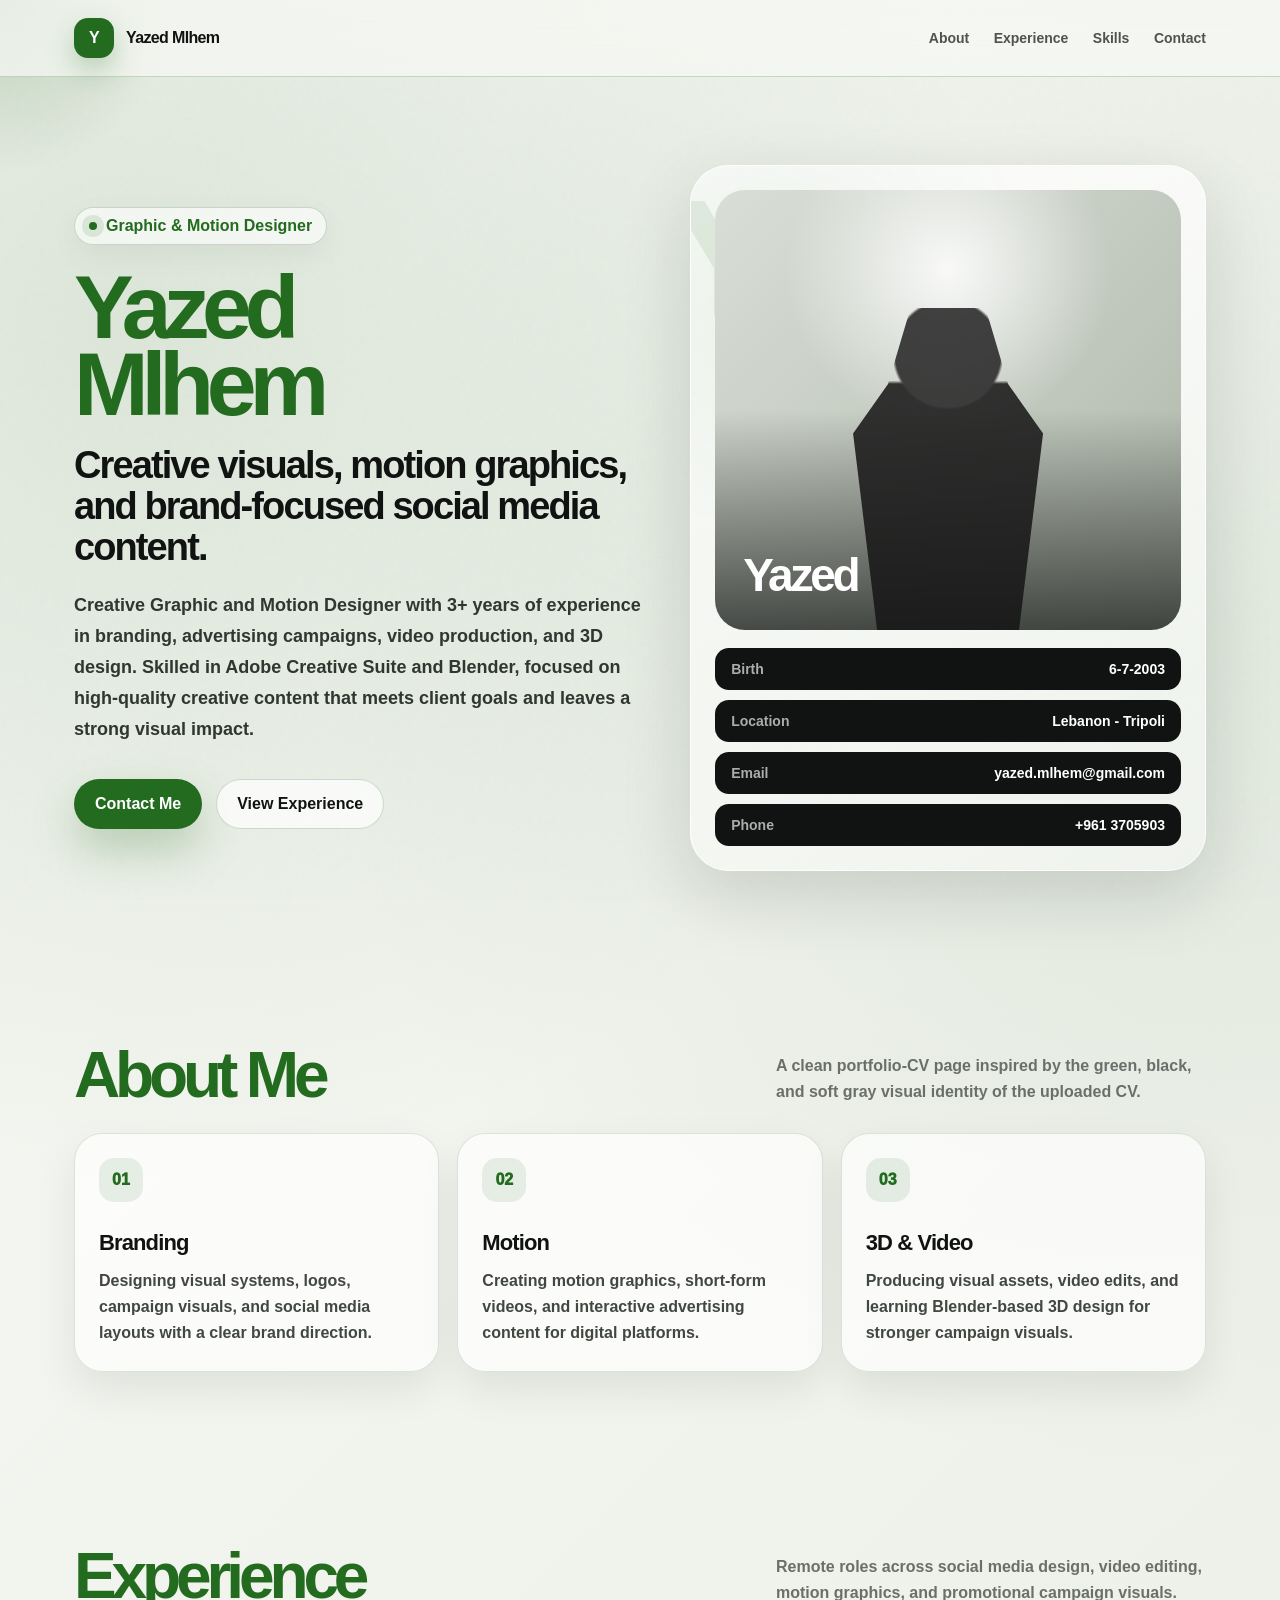
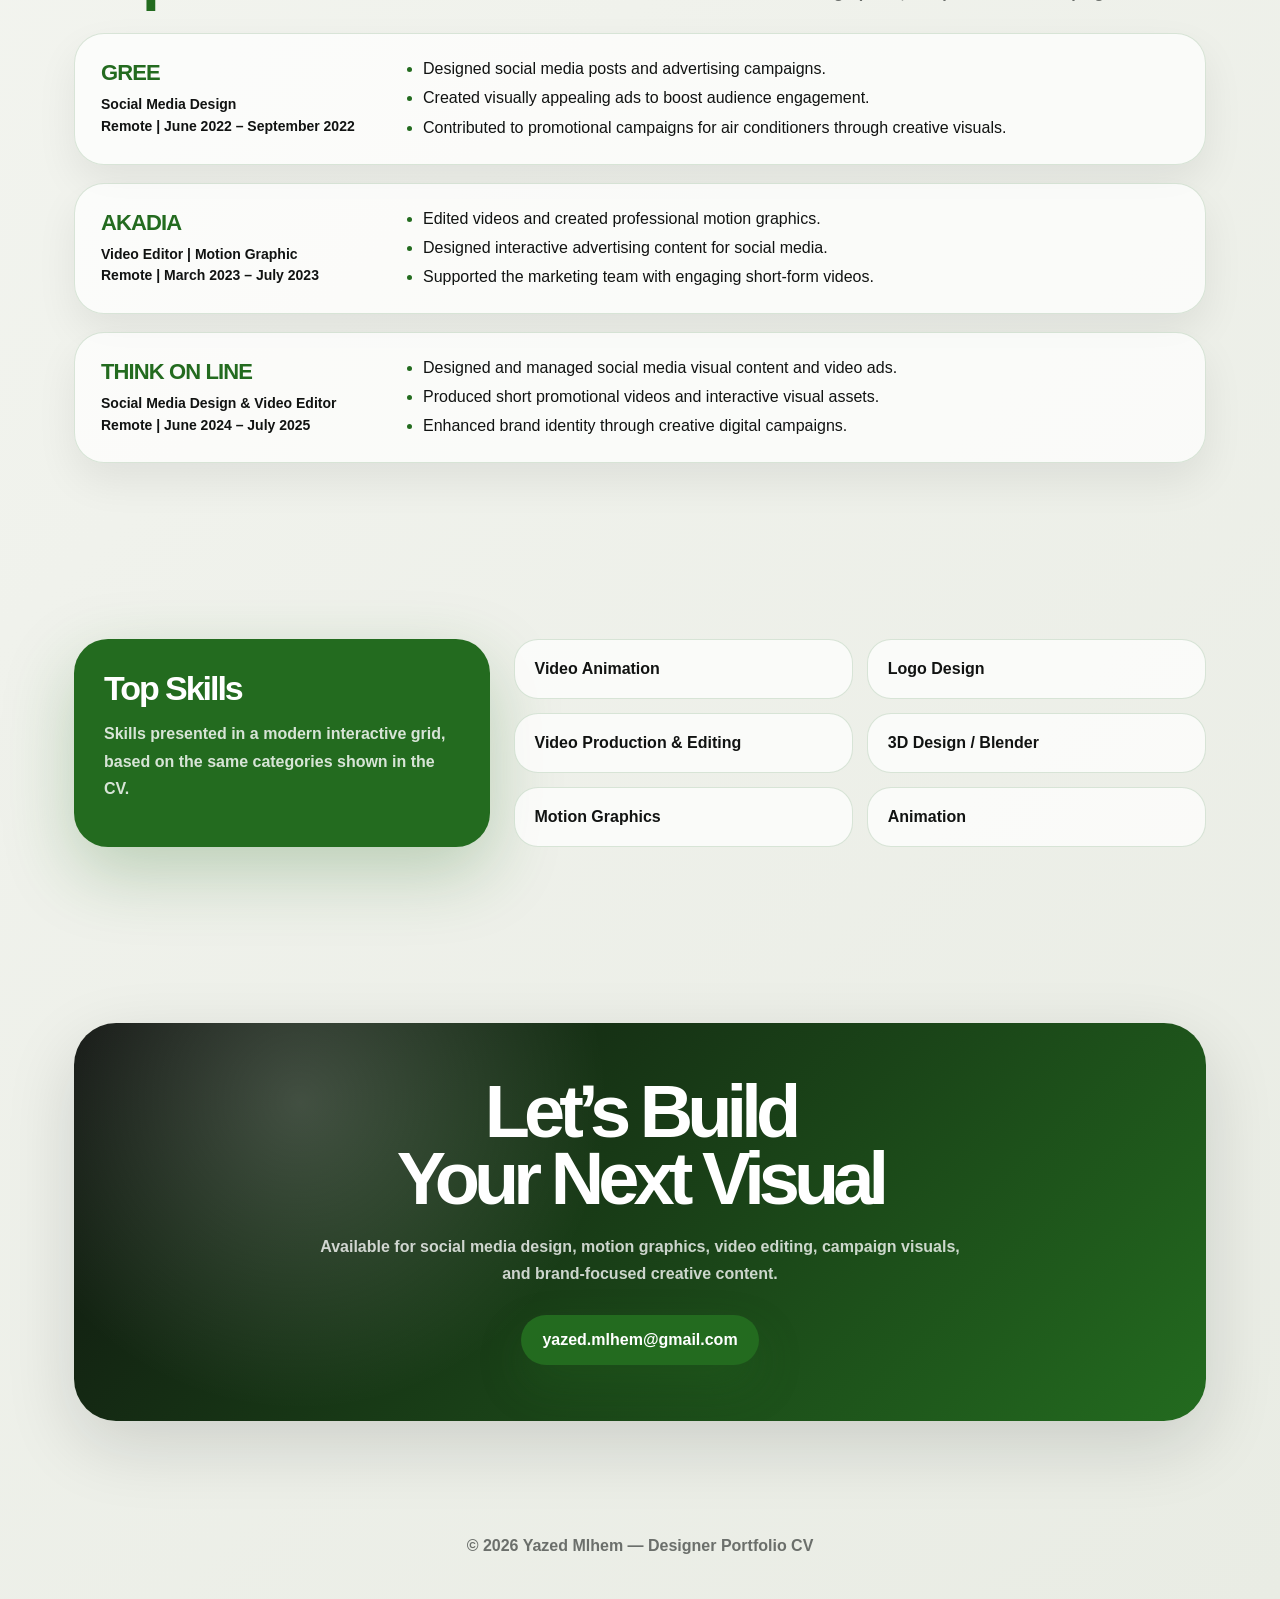
==== index.html.html @ 20c55316 "Add files via upload" ====
<!DOCTYPE html>
<html lang="en">
<head>
  <meta charset="UTF-8" />
  <meta name="viewport" content="width=device-width, initial-scale=1.0" />
  <title>Yazed Mlhem | Designer Portfolio CV</title>
  <style>
    :root {
      --green: #236b1f;
      --green-2: #2f8a2b;
      --dark: #111312;
      --muted: #6b6f6b;
      --soft: #f3f5f0;
      --white: #ffffff;
      --line: rgba(35, 107, 31, 0.22);
      --shadow: 0 24px 70px rgba(17, 19, 18, 0.14);
    }

    * {
      box-sizing: border-box;
      margin: 0;
      padding: 0;
    }

    html {
      scroll-behavior: smooth;
    }

    body {
      font-family: Inter, Arial, Helvetica, sans-serif;
      background:
        radial-gradient(circle at 10% 10%, rgba(35, 107, 31, 0.12), transparent 28%),
        radial-gradient(circle at 90% 20%, rgba(35, 107, 31, 0.08), transparent 30%),
        linear-gradient(135deg, #f7f8f4, #e9ece4);
      color: var(--dark);
      overflow-x: hidden;
    }

    .noise {
      position: fixed;
      inset: 0;
      pointer-events: none;
      opacity: 0.22;
      background-image: url("data:image/svg+xml,%3Csvg viewBox='0 0 200 200' xmlns='http://www.w3.org/2000/svg'%3E%3Cfilter id='n'%3E%3CfeTurbulence type='fractalNoise' baseFrequency='.75' numOctaves='3' stitchTiles='stitch'/%3E%3C/filter%3E%3Crect width='100%25' height='100%25' filter='url(%23n)' opacity='.12'/%3E%3C/svg%3E");
      z-index: 0;
    }

    .cursor-glow {
      position: fixed;
      width: 360px;
      height: 360px;
      border-radius: 999px;
      background: radial-gradient(circle, rgba(35, 107, 31, 0.20), transparent 68%);
      pointer-events: none;
      transform: translate(-50%, -50%);
      z-index: 1;
      mix-blend-mode: multiply;
    }

    header {
      position: sticky;
      top: 0;
      z-index: 10;
      backdrop-filter: blur(18px);
      background: rgba(247, 248, 244, 0.72);
      border-bottom: 1px solid var(--line);
    }

    .nav {
      max-width: 1180px;
      margin: auto;
      padding: 18px 24px;
      display: flex;
      align-items: center;
      justify-content: space-between;
      gap: 18px;
    }

    .brand {
      display: flex;
      align-items: center;
      gap: 12px;
      text-decoration: none;
      color: var(--dark);
      font-weight: 800;
      letter-spacing: -0.04em;
    }

    .brand-mark {
      width: 40px;
      height: 40px;
      border-radius: 14px;
      background: var(--green);
      color: var(--white);
      display: grid;
      place-items: center;
      box-shadow: 0 12px 28px rgba(35, 107, 31, 0.28);
    }

    nav a {
      color: var(--dark);
      text-decoration: none;
      margin-left: 20px;
      font-size: 14px;
      font-weight: 700;
      opacity: 0.72;
      transition: 0.25s ease;
    }

    nav a:hover {
      color: var(--green);
      opacity: 1;
    }

    main {
      position: relative;
      z-index: 2;
    }

    section {
      max-width: 1180px;
      margin: auto;
      padding: 88px 24px;
    }

    .hero {
      min-height: 88vh;
      display: grid;
      grid-template-columns: 1.05fr 0.95fr;
      align-items: center;
      gap: 46px;
    }

    .eyebrow {
      display: inline-flex;
      align-items: center;
      gap: 9px;
      padding: 9px 14px;
      border: 1px solid var(--line);
      border-radius: 999px;
      color: var(--green);
      font-weight: 800;
      background: rgba(255, 255, 255, 0.62);
      box-shadow: 0 10px 30px rgba(17, 19, 18, 0.05);
      margin-bottom: 24px;
    }

    .dot {
      width: 8px;
      height: 8px;
      border-radius: 999px;
      background: var(--green);
      box-shadow: 0 0 0 7px rgba(35, 107, 31, 0.12);
    }

    h1 {
      font-size: clamp(52px, 7vw, 104px);
      line-height: 0.86;
      letter-spacing: -0.08em;
      color: var(--green);
      margin-bottom: 22px;
    }

    .hero h2 {
      font-size: clamp(22px, 3vw, 38px);
      line-height: 1.08;
      letter-spacing: -0.05em;
      margin-bottom: 22px;
    }

    .lead {
      font-size: 18px;
      line-height: 1.72;
      color: #303630;
      max-width: 640px;
      font-weight: 560;
    }

    .hero-actions {
      display: flex;
      flex-wrap: wrap;
      gap: 14px;
      margin-top: 34px;
    }

    .btn {
      display: inline-flex;
      align-items: center;
      gap: 10px;
      padding: 15px 20px;
      border-radius: 999px;
      text-decoration: none;
      font-weight: 850;
      border: 1px solid transparent;
      transition: 0.25s ease;
      cursor: pointer;
    }

    .btn-primary {
      background: var(--green);
      color: var(--white);
      box-shadow: 0 20px 44px rgba(35, 107, 31, 0.26);
    }

    .btn-primary:hover {
      transform: translateY(-4px);
      background: #1c581a;
    }

    .btn-secondary {
      background: rgba(255, 255, 255, 0.72);
      color: var(--dark);
      border-color: var(--line);
    }

    .btn-secondary:hover {
      transform: translateY(-4px);
      border-color: var(--green);
      color: var(--green);
    }

    .profile-card {
      position: relative;
      border-radius: 38px;
      background:
        linear-gradient(160deg, rgba(255, 255, 255, 0.78), rgba(255, 255, 255, 0.44)),
        radial-gradient(circle at 15% 15%, rgba(35, 107, 31, 0.22), transparent 35%);
      padding: 24px;
      box-shadow: var(--shadow);
      border: 1px solid rgba(255, 255, 255, 0.78);
      overflow: hidden;
      transform-style: preserve-3d;
    }

    .profile-card::before {
      content: "YA";
      position: absolute;
      left: -18px;
      top: 6px;
      font-size: 156px;
      font-weight: 950;
      color: rgba(35, 107, 31, 0.10);
      letter-spacing: -0.14em;
      z-index: 0;
    }

    .portrait {
      position: relative;
      z-index: 1;
      height: 440px;
      border-radius: 30px;
      background:
        linear-gradient(180deg, transparent 50%, rgba(17, 19, 18, 0.70)),
        radial-gradient(circle at 50% 18%, rgba(255, 255, 255, 0.88), transparent 38%),
        linear-gradient(135deg, #d9ded6, #aeb7aa);
      display: flex;
      align-items: flex-end;
      justify-content: center;
      overflow: hidden;
    }

    .portrait::after {
      content: "Yazed";
      position: absolute;
      bottom: 28px;
      left: 28px;
      color: var(--white);
      font-size: 46px;
      font-weight: 900;
      letter-spacing: -0.07em;
    }

    .portrait-shape {
      width: 250px;
      height: 330px;
      background:
        radial-gradient(circle at 50% 14%, #242424 0 17%, transparent 18%),
        linear-gradient(180deg, transparent 0 22%, #151515 23% 100%);
      clip-path: polygon(35% 0, 65% 0, 74% 23%, 88% 38%, 78% 100%, 22% 100%, 12% 38%, 26% 23%);
      opacity: 0.86;
      filter: grayscale(1);
      transform: translateY(8px);
    }

    .contact-stack {
      position: relative;
      z-index: 1;
      display: grid;
      grid-template-columns: 1fr;
      gap: 10px;
      margin-top: 18px;
    }

    .contact-item {
      background: var(--dark);
      color: var(--white);
      padding: 13px 16px;
      border-radius: 14px;
      display: flex;
      justify-content: space-between;
      gap: 16px;
      font-weight: 800;
      font-size: 14px;
    }

    .contact-item span {
      color: rgba(255, 255, 255, 0.65);
      font-weight: 700;
    }

    .section-title {
      display: flex;
      align-items: flex-end;
      justify-content: space-between;
      gap: 18px;
      margin-bottom: 28px;
    }

    .section-title h3 {
      font-size: clamp(38px, 5vw, 68px);
      color: var(--green);
      letter-spacing: -0.08em;
      line-height: 0.9;
    }

    .section-title p {
      max-width: 430px;
      line-height: 1.6;
      color: var(--muted);
      font-weight: 650;
    }

    .cards {
      display: grid;
      grid-template-columns: repeat(3, 1fr);
      gap: 18px;
    }

    .card {
      background: rgba(255, 255, 255, 0.70);
      border: 1px solid rgba(35, 107, 31, 0.16);
      border-radius: 28px;
      padding: 24px;
      box-shadow: 0 18px 42px rgba(17, 19, 18, 0.08);
      transition: 0.28s ease;
    }

    .card:hover {
      transform: translateY(-8px);
      border-color: rgba(35, 107, 31, 0.42);
      box-shadow: 0 28px 62px rgba(17, 19, 18, 0.12);
    }

    .card .num {
      width: 44px;
      height: 44px;
      border-radius: 15px;
      background: rgba(35, 107, 31, 0.10);
      color: var(--green);
      display: grid;
      place-items: center;
      font-weight: 950;
      margin-bottom: 28px;
    }

    .card h4 {
      font-size: 22px;
      letter-spacing: -0.04em;
      margin-bottom: 12px;
    }

    .card p, .card li {
      line-height: 1.65;
      color: #414741;
      font-weight: 600;
    }

    .timeline {
      display: grid;
      gap: 18px;
      position: relative;
    }

    .job {
      display: grid;
      grid-template-columns: 280px 1fr;
      gap: 22px;
      padding: 26px;
      background: rgba(255, 255, 255, 0.70);
      border: 1px solid rgba(35, 107, 31, 0.16);
      border-radius: 30px;
      box-shadow: 0 18px 42px rgba(17, 19, 18, 0.07);
      transition: 0.25s ease;
    }

    .job:hover {
      transform: translateX(8px);
      border-color: rgba(35, 107, 31, 0.42);
    }

    .job h4 {
      color: var(--green);
      font-size: 22px;
      letter-spacing: -0.04em;
      margin-bottom: 8px;
    }

    .job .meta {
      color: var(--dark);
      font-weight: 850;
      font-size: 14px;
      line-height: 1.55;
    }

    .job ul {
      padding-left: 20px;
      display: grid;
      gap: 10px;
    }

    .job li::marker {
      color: var(--green);
    }

    .skills-wrap {
      display: grid;
      grid-template-columns: 0.75fr 1.25fr;
      gap: 24px;
      align-items: stretch;
    }

    .skill-panel {
      background: var(--green);
      color: var(--white);
      border-radius: 34px;
      padding: 30px;
      box-shadow: 0 25px 70px rgba(35, 107, 31, 0.26);
    }

    .skill-panel h4 {
      font-size: 34px;
      letter-spacing: -0.06em;
      margin-bottom: 12px;
    }

    .skill-panel p {
      opacity: 0.82;
      line-height: 1.7;
      font-weight: 650;
    }

    .skill-grid {
      display: grid;
      grid-template-columns: repeat(2, 1fr);
      gap: 14px;
    }

    .skill {
      padding: 20px;
      border-radius: 24px;
      background: rgba(255, 255, 255, 0.72);
      border: 1px solid rgba(35, 107, 31, 0.16);
      font-weight: 850;
      transition: 0.25s ease;
    }

    .skill:hover {
      background: var(--dark);
      color: var(--white);
      transform: scale(1.03);
    }

    .floating-cta {
      text-align: center;
      border-radius: 42px;
      padding: 56px 24px;
      background:
        radial-gradient(circle at 20% 20%, rgba(255,255,255,0.20), transparent 32%),
        linear-gradient(135deg, #0f120f, #236b1f);
      color: var(--white);
      box-shadow: var(--shadow);
      overflow: hidden;
      position: relative;
    }

    .floating-cta h3 {
      font-size: clamp(38px, 6vw, 74px);
      letter-spacing: -0.08em;
      line-height: 0.9;
      margin-bottom: 20px;
    }

    .floating-cta p {
      max-width: 650px;
      margin: 0 auto 28px;
      color: rgba(255, 255, 255, 0.78);
      line-height: 1.7;
      font-weight: 650;
    }

    .reveal {
      opacity: 0;
      transform: translateY(34px);
      transition: 0.75s ease;
    }

    .reveal.active {
      opacity: 1;
      transform: translateY(0);
    }

    footer {
      padding: 28px 24px 44px;
      text-align: center;
      color: var(--muted);
      font-weight: 700;
      position: relative;
      z-index: 2;
    }

    @media (max-width: 900px) {
      nav {
        display: none;
      }

      .hero,
      .skills-wrap,
      .job {
        grid-template-columns: 1fr;
      }

      .cards,
      .skill-grid {
        grid-template-columns: 1fr;
      }

      section {
        padding: 62px 20px;
      }

      .portrait {
        height: 360px;
      }

      .section-title {
        align-items: flex-start;
        flex-direction: column;
      }
    }
  </style>
</head>
<body>
  <div class="noise"></div>
  <div class="cursor-glow" id="cursorGlow"></div>

  <header>
    <div class="nav">
      <a class="brand" href="#home">
        <span class="brand-mark">Y</span>
        <span>Yazed Mlhem</span>
      </a>
      <nav>
        <a href="#about">About</a>
        <a href="#experience">Experience</a>
        <a href="#skills">Skills</a>
        <a href="#contact">Contact</a>
      </nav>
    </div>
  </header>

  <main>
    <section class="hero" id="home">
      <div class="reveal">
        <div class="eyebrow"><span class="dot"></span> Graphic & Motion Designer</div>
        <h1>Yazed<br>Mlhem</h1>
        <h2>Creative visuals, motion graphics, and brand-focused social media content.</h2>
        <p class="lead">
          Creative Graphic and Motion Designer with 3+ years of experience in branding,
          advertising campaigns, video production, and 3D design. Skilled in Adobe Creative Suite
          and Blender, focused on high-quality creative content that meets client goals and leaves
          a strong visual impact.
        </p>
        <div class="hero-actions">
          <a class="btn btn-primary" href="mailto:yazed.mlhem@gmail.com">Contact Me</a>
          <a class="btn btn-secondary" href="#experience">View Experience</a>
        </div>
      </div>

      <aside class="profile-card reveal" id="tiltCard">
        <div class="portrait">
          <div class="portrait-shape"></div>
        </div>
        <div class="contact-stack">
          <div class="contact-item"><span>Birth</span> 6-7-2003</div>
          <div class="contact-item"><span>Location</span> Lebanon - Tripoli</div>
          <div class="contact-item"><span>Email</span> yazed.mlhem@gmail.com</div>
          <div class="contact-item"><span>Phone</span> +961 3705903</div>
        </div>
      </aside>
    </section>

    <section id="about">
      <div class="section-title reveal">
        <h3>About Me</h3>
        <p>
          A clean portfolio-CV page inspired by the green, black, and soft gray visual identity of the uploaded CV.
        </p>
      </div>

      <div class="cards">
        <article class="card reveal">
          <div class="num">01</div>
          <h4>Branding</h4>
          <p>Designing visual systems, logos, campaign visuals, and social media layouts with a clear brand direction.</p>
        </article>

        <article class="card reveal">
          <div class="num">02</div>
          <h4>Motion</h4>
          <p>Creating motion graphics, short-form videos, and interactive advertising content for digital platforms.</p>
        </article>

        <article class="card reveal">
          <div class="num">03</div>
          <h4>3D & Video</h4>
          <p>Producing visual assets, video edits, and learning Blender-based 3D design for stronger campaign visuals.</p>
        </article>
      </div>
    </section>

    <section id="experience">
      <div class="section-title reveal">
        <h3>Experience</h3>
        <p>Remote roles across social media design, video editing, motion graphics, and promotional campaign visuals.</p>
      </div>

      <div class="timeline">
        <article class="job reveal">
          <div>
            <h4>GREE</h4>
            <div class="meta">Social Media Design<br>Remote | June 2022 – September 2022</div>
          </div>
          <ul>
            <li>Designed social media posts and advertising campaigns.</li>
            <li>Created visually appealing ads to boost audience engagement.</li>
            <li>Contributed to promotional campaigns for air conditioners through creative visuals.</li>
          </ul>
        </article>

        <article class="job reveal">
          <div>
            <h4>AKADIA</h4>
            <div class="meta">Video Editor | Motion Graphic<br>Remote | March 2023 – July 2023</div>
          </div>
          <ul>
            <li>Edited videos and created professional motion graphics.</li>
            <li>Designed interactive advertising content for social media.</li>
            <li>Supported the marketing team with engaging short-form videos.</li>
          </ul>
        </article>

        <article class="job reveal">
          <div>
            <h4>THINK ON LINE</h4>
            <div class="meta">Social Media Design & Video Editor<br>Remote | June 2024 – July 2025</div>
          </div>
          <ul>
            <li>Designed and managed social media visual content and video ads.</li>
            <li>Produced short promotional videos and interactive visual assets.</li>
            <li>Enhanced brand identity through creative digital campaigns.</li>
          </ul>
        </article>
      </div>
    </section>

    <section id="skills">
      <div class="skills-wrap">
        <div class="skill-panel reveal">
          <h4>Top Skills</h4>
          <p>
            Skills presented in a modern interactive grid, based on the same categories shown in the CV.
          </p>
        </div>

        <div class="skill-grid">
          <div class="skill reveal">Video Animation</div>
          <div class="skill reveal">Logo Design</div>
          <div class="skill reveal">Video Production & Editing</div>
          <div class="skill reveal">3D Design / Blender</div>
          <div class="skill reveal">Motion Graphics</div>
          <div class="skill reveal">Animation</div>
        </div>
      </div>
    </section>

    <section id="contact">
      <div class="floating-cta reveal">
        <h3>Let’s Build<br>Your Next Visual</h3>
        <p>
          Available for social media design, motion graphics, video editing, campaign visuals,
          and brand-focused creative content.
        </p>
        <a class="btn btn-primary" href="mailto:yazed.mlhem@gmail.com">yazed.mlhem@gmail.com</a>
      </div>
    </section>
  </main>

  <footer>
    © <span id="year"></span> Yazed Mlhem — Designer Portfolio CV
  </footer>

  <script>
    const glow = document.getElementById("cursorGlow");
    window.addEventListener("mousemove", (event) => {
      glow.style.left = event.clientX + "px";
      glow.style.top = event.clientY + "px";
    });

    const card = document.getElementById("tiltCard");
    card.addEventListener("mousemove", (event) => {
      const rect = card.getBoundingClientRect();
      const x = event.clientX - rect.left;
      const y = event.clientY - rect.top;
      const rotateY = ((x / rect.width) - 0.5) * 10;
      const rotateX = ((y / rect.height) - 0.5) * -10;
      card.style.transform = `perspective(900px) rotateX(${rotateX}deg) rotateY(${rotateY}deg)`;
    });

    card.addEventListener("mouseleave", () => {
      card.style.transform = "perspective(900px) rotateX(0deg) rotateY(0deg)";
    });

    const observer = new IntersectionObserver((entries) => {
      entries.forEach((entry) => {
        if (entry.isIntersecting) entry.target.classList.add("active");
      });
    }, { threshold: 0.12 });

    document.querySelectorAll(".reveal").forEach((element) => observer.observe(element));
    document.getElementById("year").textContent = new Date().getFullYear();
  </script>
</body>
</html>
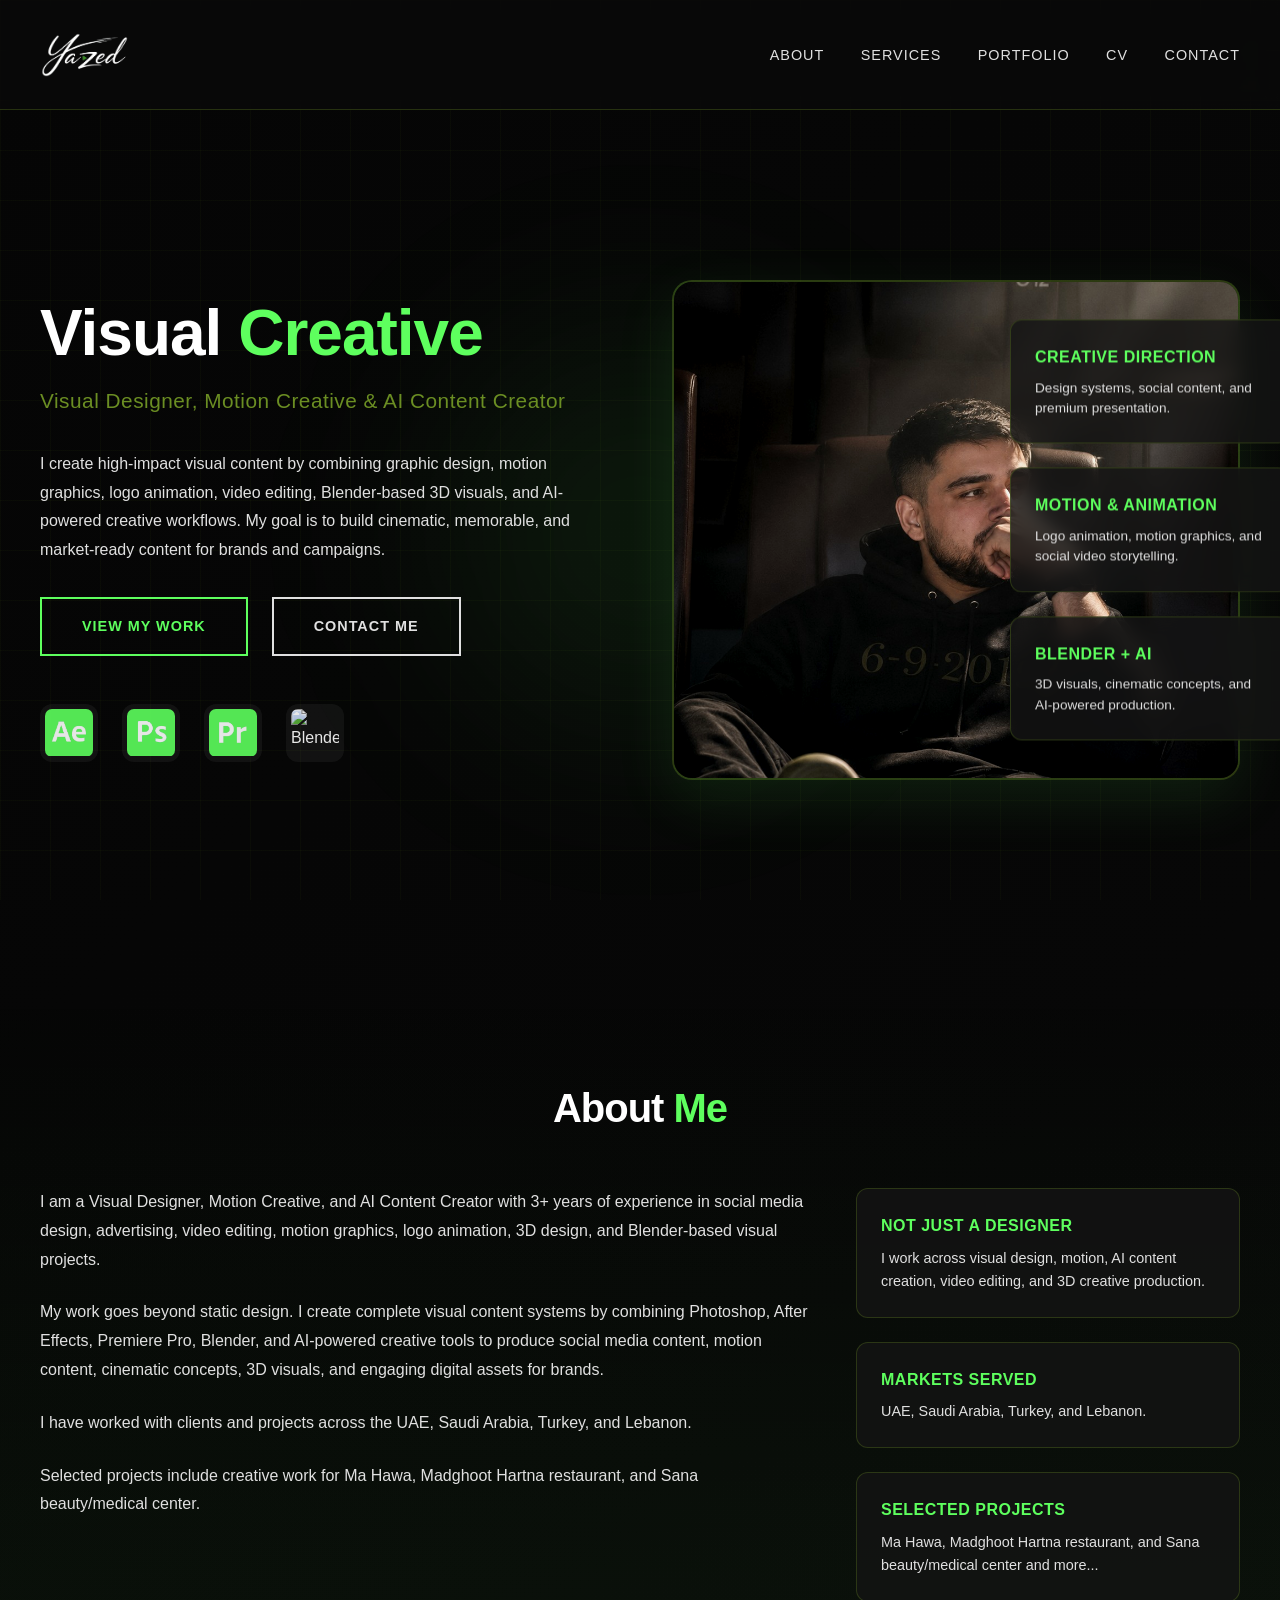
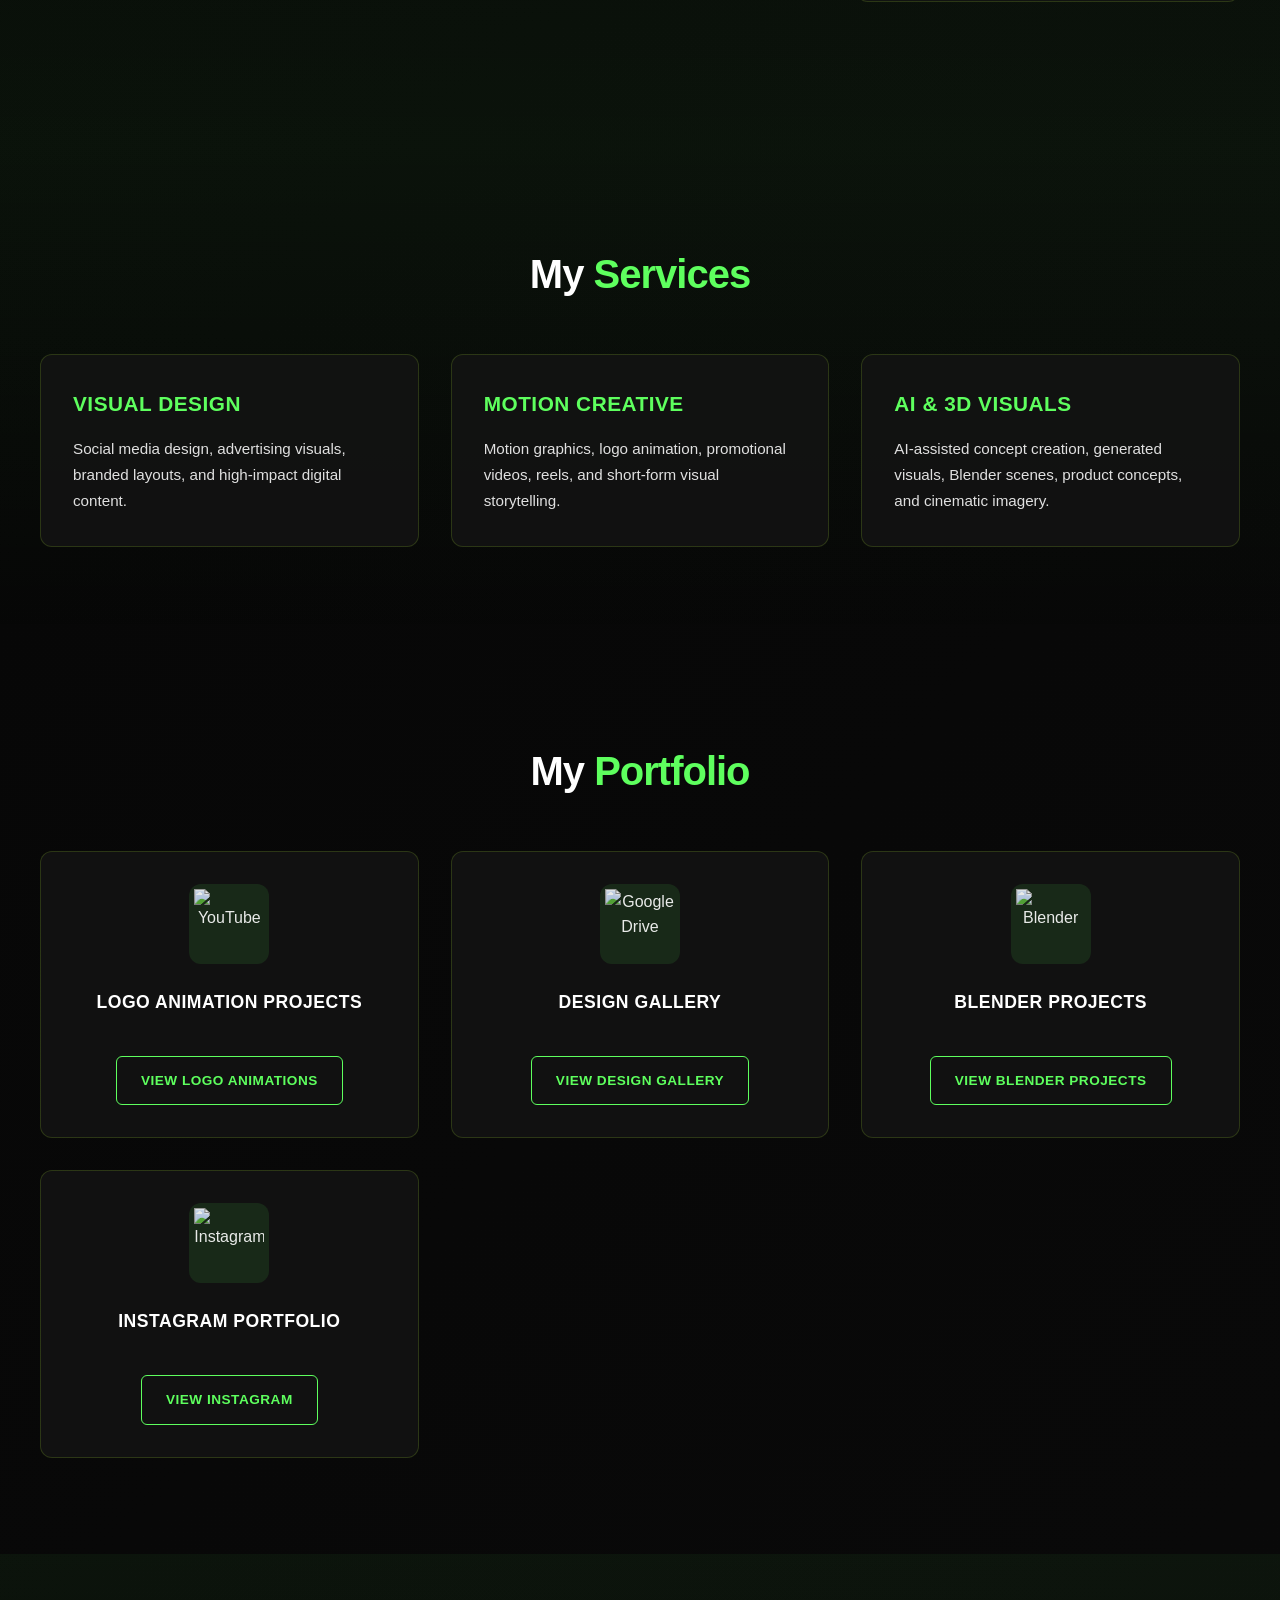
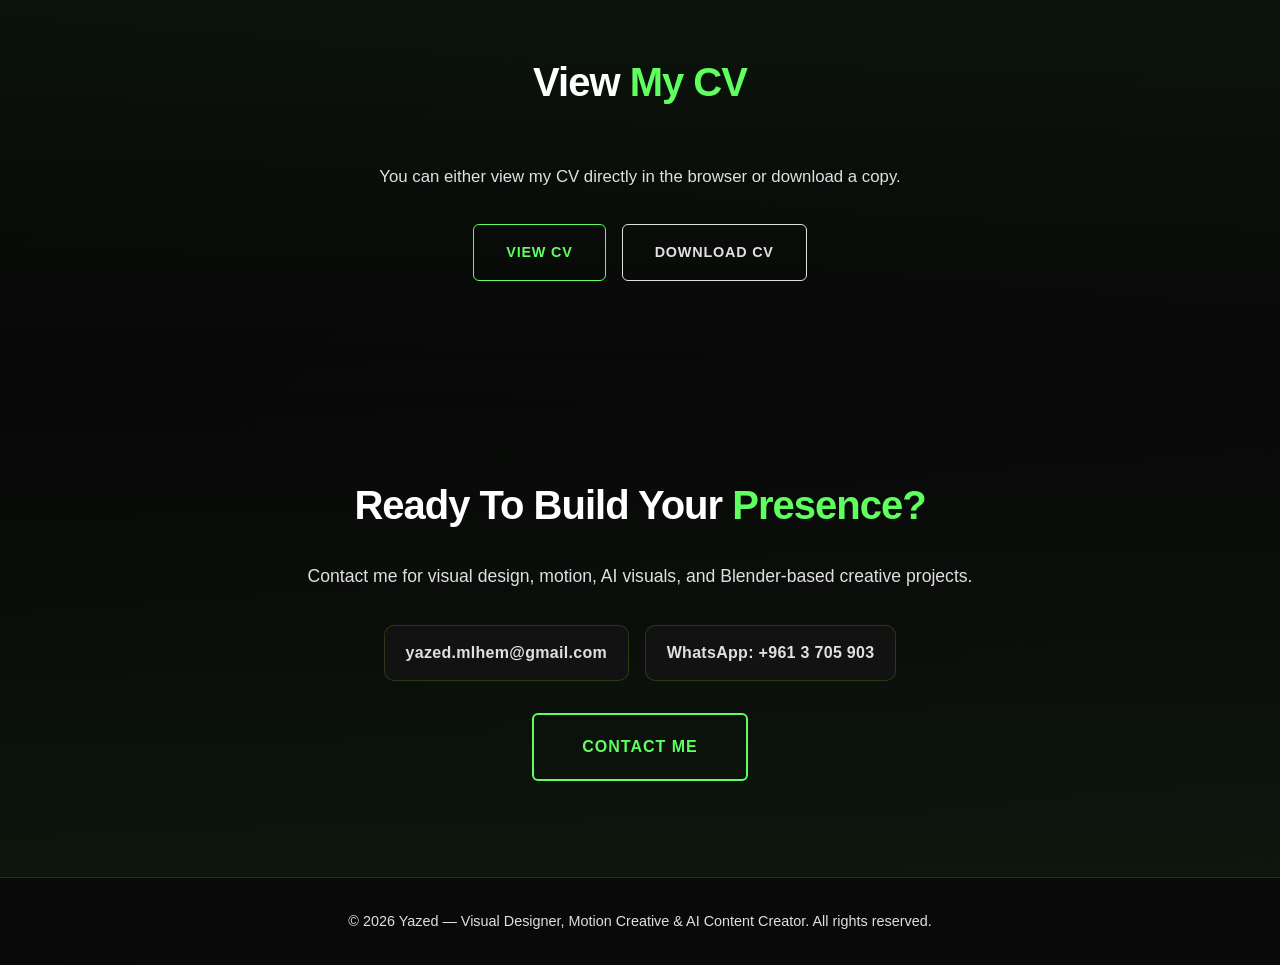
==== commit a4f2f90b: "Add files via upload" ====
--- a/index.html.html
+++ b/index.html.html
@@ -1,743 +1,1084 @@
 <!DOCTYPE html>
 <html lang="en">
 <head>
-  <meta charset="UTF-8" />
-  <meta name="viewport" content="width=device-width, initial-scale=1.0" />
-  <title>Yazed Mlhem | Designer Portfolio CV</title>
-  <style>
-    :root {
-      --green: #236b1f;
-      --green-2: #2f8a2b;
-      --dark: #111312;
-      --muted: #6b6f6b;
-      --soft: #f3f5f0;
-      --white: #ffffff;
-      --line: rgba(35, 107, 31, 0.22);
-      --shadow: 0 24px 70px rgba(17, 19, 18, 0.14);
-    }
-
-    * {
-      box-sizing: border-box;
-      margin: 0;
-      padding: 0;
-    }
-
-    html {
-      scroll-behavior: smooth;
-    }
-
-    body {
-      font-family: Inter, Arial, Helvetica, sans-serif;
-      background:
-        radial-gradient(circle at 10% 10%, rgba(35, 107, 31, 0.12), transparent 28%),
-        radial-gradient(circle at 90% 20%, rgba(35, 107, 31, 0.08), transparent 30%),
-        linear-gradient(135deg, #f7f8f4, #e9ece4);
-      color: var(--dark);
-      overflow-x: hidden;
-    }
-
-    .noise {
-      position: fixed;
-      inset: 0;
-      pointer-events: none;
-      opacity: 0.22;
-      background-image: url("data:image/svg+xml,%3Csvg viewBox='0 0 200 200' xmlns='http://www.w3.org/2000/svg'%3E%3Cfilter id='n'%3E%3CfeTurbulence type='fractalNoise' baseFrequency='.75' numOctaves='3' stitchTiles='stitch'/%3E%3C/filter%3E%3Crect width='100%25' height='100%25' filter='url(%23n)' opacity='.12'/%3E%3C/svg%3E");
-      z-index: 0;
-    }
-
-    .cursor-glow {
-      position: fixed;
-      width: 360px;
-      height: 360px;
-      border-radius: 999px;
-      background: radial-gradient(circle, rgba(35, 107, 31, 0.20), transparent 68%);
-      pointer-events: none;
-      transform: translate(-50%, -50%);
-      z-index: 1;
-      mix-blend-mode: multiply;
-    }
-
-    header {
-      position: sticky;
-      top: 0;
-      z-index: 10;
-      backdrop-filter: blur(18px);
-      background: rgba(247, 248, 244, 0.72);
-      border-bottom: 1px solid var(--line);
-    }
-
-    .nav {
-      max-width: 1180px;
-      margin: auto;
-      padding: 18px 24px;
-      display: flex;
-      align-items: center;
-      justify-content: space-between;
-      gap: 18px;
-    }
-
-    .brand {
-      display: flex;
-      align-items: center;
-      gap: 12px;
-      text-decoration: none;
-      color: var(--dark);
-      font-weight: 800;
-      letter-spacing: -0.04em;
-    }
-
-    .brand-mark {
-      width: 40px;
-      height: 40px;
-      border-radius: 14px;
-      background: var(--green);
-      color: var(--white);
-      display: grid;
-      place-items: center;
-      box-shadow: 0 12px 28px rgba(35, 107, 31, 0.28);
-    }
-
-    nav a {
-      color: var(--dark);
-      text-decoration: none;
-      margin-left: 20px;
-      font-size: 14px;
-      font-weight: 700;
-      opacity: 0.72;
-      transition: 0.25s ease;
-    }
-
-    nav a:hover {
-      color: var(--green);
-      opacity: 1;
-    }
-
-    main {
-      position: relative;
-      z-index: 2;
-    }
-
-    section {
-      max-width: 1180px;
-      margin: auto;
-      padding: 88px 24px;
-    }
-
-    .hero {
-      min-height: 88vh;
-      display: grid;
-      grid-template-columns: 1.05fr 0.95fr;
-      align-items: center;
-      gap: 46px;
-    }
-
-    .eyebrow {
-      display: inline-flex;
-      align-items: center;
-      gap: 9px;
-      padding: 9px 14px;
-      border: 1px solid var(--line);
-      border-radius: 999px;
-      color: var(--green);
-      font-weight: 800;
-      background: rgba(255, 255, 255, 0.62);
-      box-shadow: 0 10px 30px rgba(17, 19, 18, 0.05);
-      margin-bottom: 24px;
-    }
-
-    .dot {
-      width: 8px;
-      height: 8px;
-      border-radius: 999px;
-      background: var(--green);
-      box-shadow: 0 0 0 7px rgba(35, 107, 31, 0.12);
-    }
-
-    h1 {
-      font-size: clamp(52px, 7vw, 104px);
-      line-height: 0.86;
-      letter-spacing: -0.08em;
-      color: var(--green);
-      margin-bottom: 22px;
-    }
-
-    .hero h2 {
-      font-size: clamp(22px, 3vw, 38px);
-      line-height: 1.08;
-      letter-spacing: -0.05em;
-      margin-bottom: 22px;
-    }
-
-    .lead {
-      font-size: 18px;
-      line-height: 1.72;
-      color: #303630;
-      max-width: 640px;
-      font-weight: 560;
-    }
-
-    .hero-actions {
-      display: flex;
-      flex-wrap: wrap;
-      gap: 14px;
-      margin-top: 34px;
-    }
-
-    .btn {
-      display: inline-flex;
-      align-items: center;
-      gap: 10px;
-      padding: 15px 20px;
-      border-radius: 999px;
-      text-decoration: none;
-      font-weight: 850;
-      border: 1px solid transparent;
-      transition: 0.25s ease;
-      cursor: pointer;
-    }
-
-    .btn-primary {
-      background: var(--green);
-      color: var(--white);
-      box-shadow: 0 20px 44px rgba(35, 107, 31, 0.26);
-    }
-
-    .btn-primary:hover {
-      transform: translateY(-4px);
-      background: #1c581a;
-    }
-
-    .btn-secondary {
-      background: rgba(255, 255, 255, 0.72);
-      color: var(--dark);
-      border-color: var(--line);
-    }
-
-    .btn-secondary:hover {
-      transform: translateY(-4px);
-      border-color: var(--green);
-      color: var(--green);
-    }
-
-    .profile-card {
-      position: relative;
-      border-radius: 38px;
-      background:
-        linear-gradient(160deg, rgba(255, 255, 255, 0.78), rgba(255, 255, 255, 0.44)),
-        radial-gradient(circle at 15% 15%, rgba(35, 107, 31, 0.22), transparent 35%);
-      padding: 24px;
-      box-shadow: var(--shadow);
-      border: 1px solid rgba(255, 255, 255, 0.78);
-      overflow: hidden;
-      transform-style: preserve-3d;
-    }
-
-    .profile-card::before {
-      content: "YA";
-      position: absolute;
-      left: -18px;
-      top: 6px;
-      font-size: 156px;
-      font-weight: 950;
-      color: rgba(35, 107, 31, 0.10);
-      letter-spacing: -0.14em;
-      z-index: 0;
-    }
-
-    .portrait {
-      position: relative;
-      z-index: 1;
-      height: 440px;
-      border-radius: 30px;
-      background:
-        linear-gradient(180deg, transparent 50%, rgba(17, 19, 18, 0.70)),
-        radial-gradient(circle at 50% 18%, rgba(255, 255, 255, 0.88), transparent 38%),
-        linear-gradient(135deg, #d9ded6, #aeb7aa);
-      display: flex;
-      align-items: flex-end;
-      justify-content: center;
-      overflow: hidden;
-    }
-
-    .portrait::after {
-      content: "Yazed";
-      position: absolute;
-      bottom: 28px;
-      left: 28px;
-      color: var(--white);
-      font-size: 46px;
-      font-weight: 900;
-      letter-spacing: -0.07em;
-    }
-
-    .portrait-shape {
-      width: 250px;
-      height: 330px;
-      background:
-        radial-gradient(circle at 50% 14%, #242424 0 17%, transparent 18%),
-        linear-gradient(180deg, transparent 0 22%, #151515 23% 100%);
-      clip-path: polygon(35% 0, 65% 0, 74% 23%, 88% 38%, 78% 100%, 22% 100%, 12% 38%, 26% 23%);
-      opacity: 0.86;
-      filter: grayscale(1);
-      transform: translateY(8px);
-    }
-
-    .contact-stack {
-      position: relative;
-      z-index: 1;
-      display: grid;
-      grid-template-columns: 1fr;
-      gap: 10px;
-      margin-top: 18px;
-    }
-
-    .contact-item {
-      background: var(--dark);
-      color: var(--white);
-      padding: 13px 16px;
-      border-radius: 14px;
-      display: flex;
-      justify-content: space-between;
-      gap: 16px;
-      font-weight: 800;
-      font-size: 14px;
-    }
-
-    .contact-item span {
-      color: rgba(255, 255, 255, 0.65);
-      font-weight: 700;
-    }
-
-    .section-title {
-      display: flex;
-      align-items: flex-end;
-      justify-content: space-between;
-      gap: 18px;
-      margin-bottom: 28px;
-    }
-
-    .section-title h3 {
-      font-size: clamp(38px, 5vw, 68px);
-      color: var(--green);
-      letter-spacing: -0.08em;
-      line-height: 0.9;
-    }
-
-    .section-title p {
-      max-width: 430px;
-      line-height: 1.6;
-      color: var(--muted);
-      font-weight: 650;
-    }
-
-    .cards {
-      display: grid;
-      grid-template-columns: repeat(3, 1fr);
-      gap: 18px;
-    }
-
-    .card {
-      background: rgba(255, 255, 255, 0.70);
-      border: 1px solid rgba(35, 107, 31, 0.16);
-      border-radius: 28px;
-      padding: 24px;
-      box-shadow: 0 18px 42px rgba(17, 19, 18, 0.08);
-      transition: 0.28s ease;
-    }
-
-    .card:hover {
-      transform: translateY(-8px);
-      border-color: rgba(35, 107, 31, 0.42);
-      box-shadow: 0 28px 62px rgba(17, 19, 18, 0.12);
-    }
-
-    .card .num {
-      width: 44px;
-      height: 44px;
-      border-radius: 15px;
-      background: rgba(35, 107, 31, 0.10);
-      color: var(--green);
-      display: grid;
-      place-items: center;
-      font-weight: 950;
-      margin-bottom: 28px;
-    }
-
-    .card h4 {
-      font-size: 22px;
-      letter-spacing: -0.04em;
-      margin-bottom: 12px;
-    }
-
-    .card p, .card li {
-      line-height: 1.65;
-      color: #414741;
-      font-weight: 600;
-    }
-
-    .timeline {
-      display: grid;
-      gap: 18px;
-      position: relative;
-    }
-
-    .job {
-      display: grid;
-      grid-template-columns: 280px 1fr;
-      gap: 22px;
-      padding: 26px;
-      background: rgba(255, 255, 255, 0.70);
-      border: 1px solid rgba(35, 107, 31, 0.16);
-      border-radius: 30px;
-      box-shadow: 0 18px 42px rgba(17, 19, 18, 0.07);
-      transition: 0.25s ease;
-    }
-
-    .job:hover {
-      transform: translateX(8px);
-      border-color: rgba(35, 107, 31, 0.42);
-    }
-
-    .job h4 {
-      color: var(--green);
-      font-size: 22px;
-      letter-spacing: -0.04em;
-      margin-bottom: 8px;
-    }
-
-    .job .meta {
-      color: var(--dark);
-      font-weight: 850;
-      font-size: 14px;
-      line-height: 1.55;
-    }
-
-    .job ul {
-      padding-left: 20px;
-      display: grid;
-      gap: 10px;
-    }
-
-    .job li::marker {
-      color: var(--green);
-    }
-
-    .skills-wrap {
-      display: grid;
-      grid-template-columns: 0.75fr 1.25fr;
-      gap: 24px;
-      align-items: stretch;
-    }
-
-    .skill-panel {
-      background: var(--green);
-      color: var(--white);
-      border-radius: 34px;
-      padding: 30px;
-      box-shadow: 0 25px 70px rgba(35, 107, 31, 0.26);
-    }
-
-    .skill-panel h4 {
-      font-size: 34px;
-      letter-spacing: -0.06em;
-      margin-bottom: 12px;
-    }
-
-    .skill-panel p {
-      opacity: 0.82;
-      line-height: 1.7;
-      font-weight: 650;
-    }
-
-    .skill-grid {
-      display: grid;
-      grid-template-columns: repeat(2, 1fr);
-      gap: 14px;
-    }
-
-    .skill {
-      padding: 20px;
-      border-radius: 24px;
-      background: rgba(255, 255, 255, 0.72);
-      border: 1px solid rgba(35, 107, 31, 0.16);
-      font-weight: 850;
-      transition: 0.25s ease;
-    }
-
-    .skill:hover {
-      background: var(--dark);
-      color: var(--white);
-      transform: scale(1.03);
-    }
-
-    .floating-cta {
-      text-align: center;
-      border-radius: 42px;
-      padding: 56px 24px;
-      background:
-        radial-gradient(circle at 20% 20%, rgba(255,255,255,0.20), transparent 32%),
-        linear-gradient(135deg, #0f120f, #236b1f);
-      color: var(--white);
-      box-shadow: var(--shadow);
-      overflow: hidden;
-      position: relative;
-    }
-
-    .floating-cta h3 {
-      font-size: clamp(38px, 6vw, 74px);
-      letter-spacing: -0.08em;
-      line-height: 0.9;
-      margin-bottom: 20px;
-    }
-
-    .floating-cta p {
-      max-width: 650px;
-      margin: 0 auto 28px;
-      color: rgba(255, 255, 255, 0.78);
-      line-height: 1.7;
-      font-weight: 650;
-    }
-
-    .reveal {
-      opacity: 0;
-      transform: translateY(34px);
-      transition: 0.75s ease;
-    }
-
-    .reveal.active {
-      opacity: 1;
-      transform: translateY(0);
-    }
-
-    footer {
-      padding: 28px 24px 44px;
-      text-align: center;
-      color: var(--muted);
-      font-weight: 700;
-      position: relative;
-      z-index: 2;
-    }
-
-    @media (max-width: 900px) {
-      nav {
-        display: none;
-      }
-
-      .hero,
-      .skills-wrap,
-      .job {
-        grid-template-columns: 1fr;
-      }
-
-      .cards,
-      .skill-grid {
-        grid-template-columns: 1fr;
-      }
-
-      section {
-        padding: 62px 20px;
-      }
-
-      .portrait {
-        height: 360px;
-      }
-
-      .section-title {
-        align-items: flex-start;
-        flex-direction: column;
-      }
-    }
-  </style>
+    <meta charset="UTF-8">
+    <meta name="viewport" content="width=device-width, initial-scale=1.0">
+    <title>Yazed — Visual Designer, Motion Creative & AI Content Creator</title>
+    <style>
+        * {
+            margin: 0;
+            padding: 0;
+            box-sizing: border-box;
+        }
+
+        :root {
+            --bg-dark: #0a0a0a;
+            --bg-darker: #050505;
+            --accent-green: #5eff5e;
+            --accent-olive: #6b8e23;
+            --text-white: #ffffff;
+            --text-light: #e0e0e0;
+            --card-bg: rgba(20, 20, 20, 0.8);
+            --border-color: rgba(107, 142, 35, 0.3);
+        }
+
+        html {
+            scroll-behavior: smooth;
+        }
+
+        body {
+            font-family: 'Segoe UI', Tahoma, Geneva, Verdana, sans-serif;
+            background: linear-gradient(135deg, var(--bg-darker) 0%, var(--bg-dark) 100%);
+            color: var(--text-white);
+            line-height: 1.6;
+            overflow-x: hidden;
+            position: relative;
+        }
+
+        /* Grid background */
+        body::before {
+            content: '';
+            position: fixed;
+            top: 0;
+            left: 0;
+            width: 100%;
+            height: 100%;
+            background-image: 
+                linear-gradient(rgba(107, 142, 35, 0.05) 1px, transparent 1px),
+                linear-gradient(90deg, rgba(107, 142, 35, 0.05) 1px, transparent 1px);
+            background-size: 50px 50px;
+            pointer-events: none;
+            z-index: 1;
+        }
+
+        /* Mouse glow effect */
+        .mouse-glow {
+            position: fixed;
+            width: 300px;
+            height: 300px;
+            background: radial-gradient(circle, rgba(94, 255, 94, 0.15) 0%, transparent 70%);
+            border-radius: 50%;
+            pointer-events: none;
+            z-index: 2;
+            display: none;
+        }
+
+        main {
+            position: relative;
+            z-index: 3;
+        }
+
+        /* Header */
+        header {
+            padding: 2rem 2rem;
+            position: fixed;
+            width: 100%;
+            top: 0;
+            z-index: 100;
+            background: rgba(10, 10, 10, 0.7);
+            backdrop-filter: blur(10px);
+            border-bottom: 1px solid var(--border-color);
+        }
+
+        .header-content {
+            max-width: 1200px;
+            margin: 0 auto;
+            display: flex;
+            justify-content: space-between;
+            align-items: center;
+        }
+
+        .logo {
+            font-size: 1.8rem;
+            font-weight: 700;
+            letter-spacing: 2px;
+            color: var(--accent-green);
+            text-transform: uppercase;
+        }
+
+        .nav-logo {
+            height: 45px;
+            width: auto;
+            max-width: 150px;
+            display: block;
+            object-fit: contain;
+        }
+
+        nav a {
+            color: var(--text-light);
+            text-decoration: none;
+            margin-left: 2rem;
+            font-size: 0.9rem;
+            transition: color 0.3s ease;
+            text-transform: uppercase;
+            letter-spacing: 1px;
+        }
+
+        nav a:hover {
+            color: var(--accent-green);
+        }
+
+        /* Hero Section */
+        .hero {
+            margin-top: 80px;
+            padding: 4rem 2rem;
+            min-height: 100vh;
+            display: flex;
+            align-items: center;
+            justify-content: center;
+            position: relative;
+            overflow: hidden;
+        }
+
+        .hero::before {
+            content: '';
+            position: absolute;
+            top: 50%;
+            left: 50%;
+            transform: translate(-50%, -50%);
+            width: 600px;
+            height: 600px;
+            background: radial-gradient(circle, rgba(94, 255, 94, 0.1) 0%, transparent 70%);
+            filter: blur(80px);
+            z-index: -1;
+        }
+
+        .hero-container {
+            max-width: 1200px;
+            width: 100%;
+            display: grid;
+            grid-template-columns: 1fr 1fr;
+            gap: 4rem;
+            align-items: center;
+        }
+
+        .hero-content h1 {
+            font-size: 4rem;
+            font-weight: 900;
+            line-height: 1.1;
+            margin-bottom: 1rem;
+            letter-spacing: -1px;
+            animation: fadeInUp 0.8s ease;
+        }
+
+        .hero-content h1 span {
+            color: var(--accent-green);
+        }
+
+        .hero-subtitle {
+            font-size: 1.3rem;
+            color: var(--accent-olive);
+            margin-bottom: 2rem;
+            animation: fadeInUp 0.8s ease 0.1s both;
+            letter-spacing: 0.5px;
+        }
+
+        .hero-description {
+            font-size: 1rem;
+            color: var(--text-light);
+            margin-bottom: 2rem;
+            line-height: 1.8;
+            animation: fadeInUp 0.8s ease 0.2s both;
+        }
+
+        .hero-buttons {
+            display: flex;
+            gap: 1.5rem;
+            margin-bottom: 3rem;
+            animation: fadeInUp 0.8s ease 0.3s both;
+        }
+
+        .btn {
+            padding: 1rem 2.5rem;
+            border: 2px solid var(--accent-green);
+            background: transparent;
+            color: var(--accent-green);
+            font-size: 0.9rem;
+            font-weight: 700;
+            cursor: pointer;
+            transition: all 0.3s ease;
+            text-transform: uppercase;
+            letter-spacing: 1px;
+            text-decoration: none;
+            display: inline-block;
+        }
+
+        .btn:hover {
+            background: var(--accent-green);
+            color: var(--bg-dark);
+            transform: translateY(-3px);
+            box-shadow: 0 10px 30px rgba(94, 255, 94, 0.3);
+        }
+
+        .btn-secondary {
+            border-color: var(--text-light);
+            color: var(--text-light);
+        }
+
+        .btn-secondary:hover {
+            background: var(--text-light);
+            color: var(--bg-dark);
+        }
+
+        .software-icons {
+            display: flex;
+            gap: 1.5rem;
+            margin-top: 3rem;
+            animation: fadeInUp 0.8s ease 0.4s both;
+            flex-wrap: wrap;
+        }
+
+        .software-icons img {
+    width: 58px;
+    height: 58px;
+    opacity: 0.9;
+    transition: all 0.3s ease;
+    object-fit: contain;
+    border-radius: 12px;
+    background: rgba(255, 255, 255, 0.06);
+    padding: 5px;
+}
+        
+
+
+        .software-icons img:hover {
+            opacity: 1;
+            transform: scale(1.1);
+            filter: brightness(0) invert(1) drop-shadow(0 0 10px rgba(94, 255, 94, 0.5));
+        }
+
+
+        .software-icons img.no-filter {
+            filter: none !important;
+        }
+
+        .software-icons img.no-filter:hover {
+            filter: drop-shadow(0 0 10px rgba(94, 255, 94, 0.5)) !important;
+        }
+
+        .contact-info {
+            display: flex;
+            justify-content: center;
+            align-items: center;
+            gap: 1rem;
+            flex-wrap: wrap;
+            margin: 1.5rem 0 2rem;
+        }
+
+        .contact-info a {
+            color: var(--text-light);
+            text-decoration: none;
+            border: 1px solid var(--border-color);
+            background: rgba(20, 20, 20, 0.8);
+            padding: 0.9rem 1.3rem;
+            border-radius: 10px;
+            font-weight: 600;
+            letter-spacing: 0.3px;
+            transition: all 0.3s ease;
+        }
+
+        .contact-info a:hover {
+            color: var(--accent-green);
+            border-color: var(--accent-green);
+            transform: translateY(-3px);
+            box-shadow: 0 10px 25px rgba(94, 255, 94, 0.15);
+        }
+
+        .cv {
+            padding: 6rem 2rem;
+            background: linear-gradient(180deg, rgba(94, 255, 94, 0.05) 0%, transparent 100%);
+            text-align: center;
+        }
+
+        .cv-container {
+            max-width: 850px;
+            margin: 0 auto;
+        }
+
+        .cv p {
+            color: var(--text-light);
+            font-size: 1.05rem;
+            line-height: 1.8;
+            margin-bottom: 2rem;
+        }
+
+        .cv-actions {
+            display: flex;
+            justify-content: center;
+            gap: 1rem;
+            flex-wrap: wrap;
+        }
+
+        .cv-btn {
+            display: inline-block;
+            padding: 1rem 2rem;
+            border: 1px solid var(--accent-green);
+            color: var(--accent-green);
+            text-decoration: none;
+            border-radius: 6px;
+            font-size: 0.9rem;
+            font-weight: 700;
+            text-transform: uppercase;
+            letter-spacing: 0.8px;
+            transition: all 0.3s ease;
+            background: transparent;
+        }
+
+        .cv-btn:hover {
+            background: var(--accent-green);
+            color: var(--bg-dark);
+            transform: translateY(-3px);
+            box-shadow: 0 15px 35px rgba(94, 255, 94, 0.25);
+        }
+
+        .cv-btn.secondary {
+            border-color: var(--text-light);
+            color: var(--text-light);
+        }
+
+        .cv-btn.secondary:hover {
+            background: var(--text-light);
+            color: var(--bg-dark);
+            box-shadow: 0 15px 35px rgba(255, 255, 255, 0.15);
+        }
+
+        /* Hero Image Section */
+        .hero-image {
+            position: relative;
+            height: 500px;
+            animation: fadeInRight 0.8s ease;
+        }
+
+        .portrait-wrapper {
+            position: relative;
+            width: 100%;
+            height: 100%;
+            background: linear-gradient(135deg, rgba(94, 255, 94, 0.1) 0%, rgba(107, 142, 35, 0.1) 100%);
+            border-radius: 20px;
+            overflow: hidden;
+            border: 2px solid var(--border-color);
+            box-shadow: 0 20px 60px rgba(94, 255, 94, 0.1);
+        }
+
+        .portrait-wrapper img {
+            width: 100%;
+            height: 100%;
+            object-fit: cover;
+            filter: contrast(1.1) brightness(0.95);
+        }
+
+        .floating-cards {
+            position: absolute;
+            right: -50px;
+            top: 50%;
+            transform: translateY(-50%);
+            display: flex;
+            flex-direction: column;
+            gap: 1.5rem;
+            z-index: 10;
+        }
+
+        .floating-card {
+            background: var(--card-bg);
+            border: 1px solid var(--border-color);
+            padding: 1.5rem;
+            border-radius: 12px;
+            width: 280px;
+            backdrop-filter: blur(10px);
+            animation: float 3s ease-in-out infinite;
+            transition: all 0.3s ease;
+            cursor: pointer;
+        }
+
+        .floating-card:nth-child(1) {
+            animation-delay: 0s;
+        }
+
+        .floating-card:nth-child(2) {
+            animation-delay: 0.5s;
+        }
+
+        .floating-card:nth-child(3) {
+            animation-delay: 1s;
+        }
+
+        .floating-card:hover {
+            background: rgba(30, 30, 30, 0.9);
+            border-color: var(--accent-green);
+            transform: translateX(-10px);
+            box-shadow: 0 10px 30px rgba(94, 255, 94, 0.2);
+        }
+
+        .floating-card h3 {
+            color: var(--accent-green);
+            font-size: 1rem;
+            margin-bottom: 0.5rem;
+            text-transform: uppercase;
+            letter-spacing: 0.5px;
+        }
+
+        .floating-card p {
+            font-size: 0.85rem;
+            color: var(--text-light);
+            line-height: 1.5;
+        }
+
+        @keyframes float {
+            0%, 100% {
+                transform: translateY(-50%);
+            }
+            50% {
+                transform: translateY(-60%);
+            }
+        }
+
+        @keyframes fadeInUp {
+            from {
+                opacity: 0;
+                transform: translateY(30px);
+            }
+            to {
+                opacity: 1;
+                transform: translateY(0);
+            }
+        }
+
+        @keyframes fadeInRight {
+            from {
+                opacity: 0;
+                transform: translateX(30px);
+            }
+            to {
+                opacity: 1;
+                transform: translateX(0);
+            }
+        }
+
+        /* About Section */
+        .about {
+            padding: 6rem 2rem;
+            background: linear-gradient(180deg, transparent 0%, rgba(94, 255, 94, 0.05) 100%);
+        }
+
+        .section-title {
+            font-size: 2.5rem;
+            font-weight: 900;
+            margin-bottom: 3rem;
+            text-align: center;
+            letter-spacing: -1px;
+        }
+
+        .section-title span {
+            color: var(--accent-green);
+        }
+
+        .about-container {
+            max-width: 1200px;
+            margin: 0 auto;
+        }
+
+        .about-content {
+            display: grid;
+            grid-template-columns: 2fr 1fr;
+            gap: 3rem;
+            margin-bottom: 3rem;
+        }
+
+        .about-text {
+            font-size: 1rem;
+            line-height: 1.8;
+            color: var(--text-light);
+        }
+
+        .about-text p {
+            margin-bottom: 1.5rem;
+        }
+
+        .about-cards {
+            display: flex;
+            flex-direction: column;
+            gap: 1.5rem;
+        }
+
+        .about-card {
+            background: var(--card-bg);
+            border: 1px solid var(--border-color);
+            padding: 1.5rem;
+            border-radius: 12px;
+            transition: all 0.3s ease;
+        }
+
+        .about-card:hover {
+            border-color: var(--accent-green);
+            background: rgba(30, 30, 30, 0.9);
+            transform: translateY(-5px);
+        }
+
+        .about-card h3 {
+            color: var(--accent-green);
+            font-size: 1rem;
+            margin-bottom: 0.5rem;
+            text-transform: uppercase;
+            letter-spacing: 0.5px;
+        }
+
+        .about-card p {
+            font-size: 0.9rem;
+            color: var(--text-light);
+            line-height: 1.6;
+        }
+
+        .tags {
+            display: flex;
+            flex-wrap: wrap;
+            gap: 1rem;
+            margin-top: 2rem;
+        }
+
+        .tag {
+            background: rgba(94, 255, 94, 0.1);
+            border: 1px solid var(--accent-green);
+            color: var(--accent-green);
+            padding: 0.5rem 1rem;
+            border-radius: 20px;
+            font-size: 0.85rem;
+            text-transform: uppercase;
+            letter-spacing: 0.5px;
+            transition: all 0.3s ease;
+            cursor: pointer;
+        }
+
+        .tag:hover {
+            background: var(--accent-green);
+            color: var(--bg-dark);
+        }
+
+        /* Services Section */
+        .services {
+            padding: 6rem 2rem;
+            background: linear-gradient(180deg, rgba(94, 255, 94, 0.05) 0%, transparent 100%);
+        }
+
+        .services-container {
+            max-width: 1200px;
+            margin: 0 auto;
+        }
+
+        .services-grid {
+            display: grid;
+            grid-template-columns: repeat(auto-fit, minmax(300px, 1fr));
+            gap: 2rem;
+        }
+
+        .service-card {
+            background: var(--card-bg);
+            border: 1px solid var(--border-color);
+            padding: 2rem;
+            border-radius: 12px;
+            transition: all 0.3s ease;
+        }
+
+        .service-card:hover {
+            border-color: var(--accent-green);
+            background: rgba(30, 30, 30, 0.9);
+            transform: translateY(-10px);
+            box-shadow: 0 20px 40px rgba(94, 255, 94, 0.15);
+        }
+
+        .service-card h3 {
+            color: var(--accent-green);
+            font-size: 1.3rem;
+            margin-bottom: 1rem;
+            text-transform: uppercase;
+            letter-spacing: 0.5px;
+        }
+
+        .service-card p {
+            color: var(--text-light);
+            line-height: 1.7;
+            font-size: 0.95rem;
+        }
+
+        /* Portfolio Section */
+        .portfolio {
+            padding: 6rem 2rem;
+        }
+
+        .portfolio-container {
+            max-width: 1200px;
+            margin: 0 auto;
+        }
+
+        .portfolio-grid {
+            display: grid;
+            grid-template-columns: repeat(auto-fit, minmax(280px, 1fr));
+            gap: 2rem;
+        }
+
+        .portfolio-card {
+            background: var(--card-bg);
+            border: 1px solid var(--border-color);
+            padding: 2rem;
+            border-radius: 12px;
+            text-align: center;
+            transition: all 0.3s ease;
+        }
+
+        .portfolio-card:hover {
+            border-color: var(--accent-green);
+            background: rgba(30, 30, 30, 0.9);
+            transform: translateY(-10px);
+            box-shadow: 0 20px 40px rgba(94, 255, 94, 0.15);
+        }
+
+        .portfolio-icon {
+            width: 80px;
+            height: 80px;
+            margin: 0 auto 1.5rem;
+            background: rgba(94, 255, 94, 0.1);
+            border-radius: 12px;
+            display: flex;
+            align-items: center;
+            justify-content: center;
+            transition: all 0.3s ease;
+        }
+
+        .portfolio-card:hover .portfolio-icon {
+            background: rgba(94, 255, 94, 0.2);
+            transform: scale(1.1);
+        }
+
+        .portfolio-icon img {
+            width: 70px;
+            height: 70px;
+            opacity: 0.9;
+            transition: all 0.3s ease;
+        }
+
+        .portfolio-card:hover .portfolio-icon img {
+            opacity: 1;
+            transform: scale(1.1);
+        }
+
+        .portfolio-card h3 {
+            color: var(--text-white);
+            font-size: 1.1rem;
+            margin-bottom: 1rem;
+            text-transform: uppercase;
+            letter-spacing: 0.5px;
+        }
+
+        .portfolio-btn {
+            display: inline-block;
+            margin-top: 1.5rem;
+            padding: 0.8rem 1.5rem;
+            border: 1px solid var(--accent-green);
+            background: transparent;
+            color: var(--accent-green);
+            text-decoration: none;
+            border-radius: 6px;
+            font-size: 0.85rem;
+            font-weight: 700;
+            text-transform: uppercase;
+            letter-spacing: 0.5px;
+            transition: all 0.3s ease;
+        }
+
+        .portfolio-btn:hover {
+            background: var(--accent-green);
+            color: var(--bg-dark);
+        }
+
+        /* Contact Section */
+        .contact {
+            padding: 6rem 2rem;
+            background: linear-gradient(180deg, transparent 0%, rgba(94, 255, 94, 0.05) 100%);
+            text-align: center;
+        }
+
+        .contact-container {
+            max-width: 800px;
+            margin: 0 auto;
+        }
+
+        .contact h2 {
+            font-size: 2.5rem;
+            font-weight: 900;
+            margin-bottom: 1.5rem;
+            letter-spacing: -1px;
+        }
+
+        .contact h2 span {
+            color: var(--accent-green);
+        }
+
+        .contact p {
+            font-size: 1.1rem;
+            color: var(--text-light);
+            margin-bottom: 2rem;
+            line-height: 1.8;
+        }
+
+        .contact-btn {
+            padding: 1.2rem 3rem;
+            border: 2px solid var(--accent-green);
+            background: transparent;
+            color: var(--accent-green);
+            font-size: 1rem;
+            font-weight: 700;
+            cursor: pointer;
+            transition: all 0.3s ease;
+            text-transform: uppercase;
+            letter-spacing: 1px;
+            text-decoration: none;
+            display: inline-block;
+            border-radius: 6px;
+        }
+
+        .contact-btn:hover {
+            background: var(--accent-green);
+            color: var(--bg-dark);
+            transform: translateY(-3px);
+            box-shadow: 0 15px 40px rgba(94, 255, 94, 0.3);
+        }
+
+        /* Footer */
+        footer {
+            padding: 2rem;
+            text-align: center;
+            border-top: 1px solid var(--border-color);
+            color: var(--text-light);
+            font-size: 0.9rem;
+        }
+
+        /* Responsive */
+        @media (max-width: 768px) {
+            header {
+                padding: 1rem;
+            }
+
+            .header-content {
+                flex-direction: column;
+                gap: 1rem;
+            }
+
+            nav {
+                display: none;
+            }
+
+            .hero {
+                margin-top: 100px;
+                padding: 2rem 1rem;
+            }
+
+            .hero-container {
+                grid-template-columns: 1fr;
+            }
+
+            .hero-content h1 {
+                font-size: 2.5rem;
+            }
+
+            .hero-image {
+                height: 300px;
+            }
+
+            .floating-cards {
+                position: static;
+                transform: none;
+                flex-direction: row;
+                justify-content: center;
+                margin-top: 2rem;
+            }
+
+            .floating-card {
+                width: 100%;
+                max-width: 250px;
+            }
+
+            .about-content {
+                grid-template-columns: 1fr;
+            }
+
+            .services-grid,
+            .portfolio-grid {
+                grid-template-columns: 1fr;
+            }
+
+            .hero-buttons {
+                flex-direction: column;
+            }
+
+            .btn {
+                width: 100%;
+                text-align: center;
+            }
+
+            .section-title {
+                font-size: 2rem;
+            }
+
+            .contact h2 {
+                font-size: 2rem;
+            }
+        }
+
+        /* Scroll reveal animation */
+        .reveal {
+            opacity: 0;
+            transform: translateY(30px);
+            transition: all 0.6s ease;
+        }
+
+        .reveal.active {
+            opacity: 1;
+            transform: translateY(0);
+        }
+    </style>
 </head>
 <body>
-  <div class="noise"></div>
-  <div class="cursor-glow" id="cursorGlow"></div>
-
-  <header>
-    <div class="nav">
-      <a class="brand" href="#home">
-        <span class="brand-mark">Y</span>
-        <span>Yazed Mlhem</span>
-      </a>
-      <nav>
-        <a href="#about">About</a>
-        <a href="#experience">Experience</a>
-        <a href="#skills">Skills</a>
-        <a href="#contact">Contact</a>
-      </nav>
+    <div class="mouse-glow"></div>
+
+    <header>
+        <div class="header-content">
+            <div class="logo">
+  <img src="Logo.png" alt="Yazed Logo" class="nav-logo">
+</div>
+            <nav>
+                <a href="#about">About</a>
+                <a href="#services">Services</a>
+                <a href="#portfolio">Portfolio</a>
+                <a href="#cv">CV</a>
+                <a href="#contact">Contact</a>
+            </nav>
+        </div>
+    </header>
+
+    <main>
+        <!-- Hero Section -->
+        <section class="hero">
+            <div class="hero-container">
+                <div class="hero-content">
+                    <h1>Visual <span>Creative</span></h1>
+                    <p class="hero-subtitle">Visual Designer, Motion Creative & AI Content Creator</p>
+                    <p class="hero-description">I create high-impact visual content by combining graphic design, motion graphics, logo animation, video editing, Blender-based 3D visuals, and AI-powered creative workflows. My goal is to build cinematic, memorable, and market-ready content for brands and campaigns.</p>
+                    <div class="hero-buttons">
+                        <a href="#portfolio" class="btn">View My Work</a>
+                        <a href="#contact" class="btn btn-secondary">Contact Me</a>
+                    </div>
+                    <div class="software-icons">
+    <img src="AE.png" alt="After Effects" title="After Effects">
+    <img src="PS.png" alt="Photoshop" title="Photoshop">
+    <img src="Pr.png" alt="Premiere Pro" title="Premiere Pro">
+                        <img src="https://files.manuscdn.com/user_upload_by_module/session_file/99543347/RkwlzpsEreWgURPs.png" alt="Blender" title="Blender" class="no-filter">
+                    </div>
+                </div>
+                    <div class="hero-image">
+                    <div class="portrait-wrapper">
+<img src="Me.jpeg" alt="Yazed Portrait">                    </div>
+                    <div class="floating-cards">
+                        <div class="floating-card">
+                            <h3>Creative Direction</h3>
+                            <p>Design systems, social content, and premium presentation.</p>
+                        </div>
+                        <div class="floating-card">
+                            <h3>Motion & Animation</h3>
+                            <p>Logo animation, motion graphics, and social video storytelling.</p>
+                        </div>
+                        <div class="floating-card">
+                            <h3>Blender + AI</h3>
+                            <p>3D visuals, cinematic concepts, and AI-powered production.</p>
+                        </div>
+                    </div>
+                </div>
+            </div>
+        </section>
+
+        <!-- About Section -->
+        <section class="about" id="about">
+            <div class="about-container">
+                <h2 class="section-title">About <span>Me</span></h2>
+                <div class="about-content">
+                    <div class="about-text">
+                        <p>I am a Visual Designer, Motion Creative, and AI Content Creator with 3+ years of experience in social media design, advertising, video editing, motion graphics, logo animation, 3D design, and Blender-based visual projects.</p>
+                        <p>My work goes beyond static design. I create complete visual content systems by combining Photoshop, After Effects, Premiere Pro, Blender, and AI-powered creative tools to produce social media content, motion content, cinematic concepts, 3D visuals, and engaging digital assets for brands.</p>
+                        <p>I have worked with clients and projects across the UAE, Saudi Arabia, Turkey, and Lebanon.</p>
+                        <p>Selected projects include creative work for Ma Hawa, Madghoot Hartna restaurant, and Sana beauty/medical center.</p>
+                    </div>
+                    <div class="about-cards">
+                        <div class="about-card">
+                            <h3>Not Just a Designer</h3>
+                            <p>I work across visual design, motion, AI content creation, video editing, and 3D creative production.</p>
+                        </div>
+                        <div class="about-card">
+                            <h3>Markets Served</h3>
+                            <p>UAE, Saudi Arabia, Turkey, and Lebanon.</p>
+                        </div>
+                        <div class="about-card">
+                            <h3>Selected Projects</h3>
+                            <p>Ma Hawa, Madghoot Hartna restaurant, and Sana beauty/medical center and more...</p>
+                        </div>
+                    </div>
+                </div>
+
+            </div>
+        </section>
+
+        <!-- Services Section -->
+        <section class="services" id="services">
+            <div class="services-container">
+                <h2 class="section-title">My <span>Services</span></h2>
+                <div class="services-grid">
+                    <div class="service-card reveal">
+                        <h3>Visual Design</h3>
+                        <p>Social media design, advertising visuals, branded layouts, and high-impact digital content.</p>
+                    </div>
+                    <div class="service-card reveal">
+                        <h3>Motion Creative</h3>
+                        <p>Motion graphics, logo animation, promotional videos, reels, and short-form visual storytelling.</p>
+                    </div>
+                    <div class="service-card reveal">
+                        <h3>AI & 3D Visuals</h3>
+                        <p>AI-assisted concept creation, generated visuals, Blender scenes, product concepts, and cinematic imagery.</p>
+                    </div>
+                </div>
+            </div>
+        </section>
+
+        <!-- Portfolio Section -->
+        <section class="portfolio" id="portfolio">
+            <div class="portfolio-container">
+                <h2 class="section-title">My <span>Portfolio</span></h2>
+                <div class="portfolio-grid">
+                    <div class="portfolio-card reveal">
+                        <div class="portfolio-icon">
+                            <img src="https://files.manuscdn.com/user_upload_by_module/session_file/99543347/FFrCRTbGHGiihrRO.png" alt="YouTube" title="YouTube">
+                        </div>
+                        <h3>Logo Animation Projects</h3>
+                        <a href="https://www.youtube.com/playlist?list=PLLVuZKUC12Qq2UqEyCkW-pnu5Jl_9pcJ0" target="_blank" class="portfolio-btn">View Logo Animations</a>
+                    </div>
+                    <div class="portfolio-card reveal">
+                        <div class="portfolio-icon">
+                            <img src="https://files.manuscdn.com/user_upload_by_module/session_file/99543347/lJQDpttiEjkPBgQK.png" alt="Google Drive" title="Google Drive">
+                        </div>
+                        <h3>Design Gallery</h3>
+                        <a href="https://drive.google.com/drive/folders/1bQDdXAf_wJ9ELHpCj0GLN5t_gw8y8d1W" target="_blank" class="portfolio-btn">View Design Gallery</a>
+                    </div>
+                    <div class="portfolio-card reveal">
+                        <div class="portfolio-icon">
+                            <img src="https://files.manuscdn.com/user_upload_by_module/session_file/99543347/iRbueUZPSzoHJFcD.png" alt="Blender" title="Blender">
+                        </div>
+                        <h3>Blender Projects</h3>
+                        <a href="https://www.youtube.com/watch?v=x_m1fFWCgEw&list=PLLVuZKUC12QoCF6CKY_N4pdofCUiRCBo5" target="_blank" class="portfolio-btn">View Blender Projects</a>
+                    </div>
+                    <div class="portfolio-card reveal">
+                        <div class="portfolio-icon">
+                            <img src="https://files.manuscdn.com/user_upload_by_module/session_file/99543347/VWFQryToLwHJsNxu.png" alt="Instagram" title="Instagram">
+                        </div>
+                        <h3>Instagram Portfolio</h3>
+                        <a href="https://www.instagram.com/ra3d_mlhem/" target="_blank" class="portfolio-btn">View Instagram</a>
+                    </div>
+                </div>
+            </div>
+        </section>
+
+        <!-- CV Section -->
+        <section class="cv" id="cv">
+            <div class="cv-container">
+                <h2 class="section-title">View <span>My CV</span></h2>
+                <p>You can either view my CV directly in the browser or download a copy.</p>
+                <div class="cv-actions">
+                    <a href="CV.pdf" target="_blank" class="cv-btn">View CV</a>
+                    <a href="CV.pdf" download class="cv-btn secondary">Download CV</a>
+                </div>
+            </div>
+        </section>
+
+        <!-- Contact Section -->
+     <section class="contact" id="contact">
+    <div class="contact-container">
+        <h2>Ready To Build Your <span>Presence?</span></h2>
+        <p>Contact me for visual design, motion, AI visuals, and Blender-based creative projects.</p>
+
+        <div class="contact-info">
+            <a href="mailto:yazed.mlhem@gmail.com">yazed.mlhem@gmail.com</a>
+            <a href="https://wa.me/9613705903" target="_blank" rel="noopener">WhatsApp: +961 3 705 903</a>
+        </div>
+
+        <a href="mailto:yazed.mlhem@gmail.com" class="contact-btn">Contact Me</a>
     </div>
-  </header>
-
-  <main>
-    <section class="hero" id="home">
-      <div class="reveal">
-        <div class="eyebrow"><span class="dot"></span> Graphic & Motion Designer</div>
-        <h1>Yazed<br>Mlhem</h1>
-        <h2>Creative visuals, motion graphics, and brand-focused social media content.</h2>
-        <p class="lead">
-          Creative Graphic and Motion Designer with 3+ years of experience in branding,
-          advertising campaigns, video production, and 3D design. Skilled in Adobe Creative Suite
-          and Blender, focused on high-quality creative content that meets client goals and leaves
-          a strong visual impact.
-        </p>
-        <div class="hero-actions">
-          <a class="btn btn-primary" href="mailto:yazed.mlhem@gmail.com">Contact Me</a>
-          <a class="btn btn-secondary" href="#experience">View Experience</a>
-        </div>
-      </div>
-
-      <aside class="profile-card reveal" id="tiltCard">
-        <div class="portrait">
-          <div class="portrait-shape"></div>
-        </div>
-        <div class="contact-stack">
-          <div class="contact-item"><span>Birth</span> 6-7-2003</div>
-          <div class="contact-item"><span>Location</span> Lebanon - Tripoli</div>
-          <div class="contact-item"><span>Email</span> yazed.mlhem@gmail.com</div>
-          <div class="contact-item"><span>Phone</span> +961 3705903</div>
-        </div>
-      </aside>
-    </section>
-
-    <section id="about">
-      <div class="section-title reveal">
-        <h3>About Me</h3>
-        <p>
-          A clean portfolio-CV page inspired by the green, black, and soft gray visual identity of the uploaded CV.
-        </p>
-      </div>
-
-      <div class="cards">
-        <article class="card reveal">
-          <div class="num">01</div>
-          <h4>Branding</h4>
-          <p>Designing visual systems, logos, campaign visuals, and social media layouts with a clear brand direction.</p>
-        </article>
-
-        <article class="card reveal">
-          <div class="num">02</div>
-          <h4>Motion</h4>
-          <p>Creating motion graphics, short-form videos, and interactive advertising content for digital platforms.</p>
-        </article>
-
-        <article class="card reveal">
-          <div class="num">03</div>
-          <h4>3D & Video</h4>
-          <p>Producing visual assets, video edits, and learning Blender-based 3D design for stronger campaign visuals.</p>
-        </article>
-      </div>
-    </section>
-
-    <section id="experience">
-      <div class="section-title reveal">
-        <h3>Experience</h3>
-        <p>Remote roles across social media design, video editing, motion graphics, and promotional campaign visuals.</p>
-      </div>
-
-      <div class="timeline">
-        <article class="job reveal">
-          <div>
-            <h4>GREE</h4>
-            <div class="meta">Social Media Design<br>Remote | June 2022 – September 2022</div>
-          </div>
-          <ul>
-            <li>Designed social media posts and advertising campaigns.</li>
-            <li>Created visually appealing ads to boost audience engagement.</li>
-            <li>Contributed to promotional campaigns for air conditioners through creative visuals.</li>
-          </ul>
-        </article>
-
-        <article class="job reveal">
-          <div>
-            <h4>AKADIA</h4>
-            <div class="meta">Video Editor | Motion Graphic<br>Remote | March 2023 – July 2023</div>
-          </div>
-          <ul>
-            <li>Edited videos and created professional motion graphics.</li>
-            <li>Designed interactive advertising content for social media.</li>
-            <li>Supported the marketing team with engaging short-form videos.</li>
-          </ul>
-        </article>
-
-        <article class="job reveal">
-          <div>
-            <h4>THINK ON LINE</h4>
-            <div class="meta">Social Media Design & Video Editor<br>Remote | June 2024 – July 2025</div>
-          </div>
-          <ul>
-            <li>Designed and managed social media visual content and video ads.</li>
-            <li>Produced short promotional videos and interactive visual assets.</li>
-            <li>Enhanced brand identity through creative digital campaigns.</li>
-          </ul>
-        </article>
-      </div>
-    </section>
-
-    <section id="skills">
-      <div class="skills-wrap">
-        <div class="skill-panel reveal">
-          <h4>Top Skills</h4>
-          <p>
-            Skills presented in a modern interactive grid, based on the same categories shown in the CV.
-          </p>
-        </div>
-
-        <div class="skill-grid">
-          <div class="skill reveal">Video Animation</div>
-          <div class="skill reveal">Logo Design</div>
-          <div class="skill reveal">Video Production & Editing</div>
-          <div class="skill reveal">3D Design / Blender</div>
-          <div class="skill reveal">Motion Graphics</div>
-          <div class="skill reveal">Animation</div>
-        </div>
-      </div>
-    </section>
-
-    <section id="contact">
-      <div class="floating-cta reveal">
-        <h3>Let’s Build<br>Your Next Visual</h3>
-        <p>
-          Available for social media design, motion graphics, video editing, campaign visuals,
-          and brand-focused creative content.
-        </p>
-        <a class="btn btn-primary" href="mailto:yazed.mlhem@gmail.com">yazed.mlhem@gmail.com</a>
-      </div>
-    </section>
-  </main>
-
-  <footer>
-    © <span id="year"></span> Yazed Mlhem — Designer Portfolio CV
-  </footer>
-
-  <script>
-    const glow = document.getElementById("cursorGlow");
-    window.addEventListener("mousemove", (event) => {
-      glow.style.left = event.clientX + "px";
-      glow.style.top = event.clientY + "px";
-    });
-
-    const card = document.getElementById("tiltCard");
-    card.addEventListener("mousemove", (event) => {
-      const rect = card.getBoundingClientRect();
-      const x = event.clientX - rect.left;
-      const y = event.clientY - rect.top;
-      const rotateY = ((x / rect.width) - 0.5) * 10;
-      const rotateX = ((y / rect.height) - 0.5) * -10;
-      card.style.transform = `perspective(900px) rotateX(${rotateX}deg) rotateY(${rotateY}deg)`;
-    });
-
-    card.addEventListener("mouseleave", () => {
-      card.style.transform = "perspective(900px) rotateX(0deg) rotateY(0deg)";
-    });
-
-    const observer = new IntersectionObserver((entries) => {
-      entries.forEach((entry) => {
-        if (entry.isIntersecting) entry.target.classList.add("active");
-      });
-    }, { threshold: 0.12 });
-
-    document.querySelectorAll(".reveal").forEach((element) => observer.observe(element));
-    document.getElementById("year").textContent = new Date().getFullYear();
-  </script>
+</section>
+    </main>
+
+    <footer>
+        <p>&copy; 2026 Yazed — Visual Designer, Motion Creative & AI Content Creator. All rights reserved.</p>
+    </footer>
+
+    <script>
+        // Mouse glow effect
+        const mouseGlow = document.querySelector('.mouse-glow');
+        document.addEventListener('mousemove', (e) => {
+            mouseGlow.style.left = e.clientX - 150 + 'px';
+            mouseGlow.style.top = e.clientY - 150 + 'px';
+            mouseGlow.style.display = 'block';
+        });
+
+        document.addEventListener('mouseleave', () => {
+            mouseGlow.style.display = 'none';
+        });
+
+        // Scroll reveal animation
+        const reveals = document.querySelectorAll('.reveal');
+
+        function reveal() {
+            reveals.forEach(element => {
+                const windowHeight = window.innerHeight;
+                const elementTop = element.getBoundingClientRect().top;
+                const elementVisible = 150;
+
+                if (elementTop < windowHeight - elementVisible) {
+                    element.classList.add('active');
+                }
+            });
+        }
+
+        window.addEventListener('scroll', reveal);
+        reveal();
+
+        // Smooth scroll for navigation links
+        document.querySelectorAll('a[href^="#"]').forEach(anchor => {
+            anchor.addEventListener('click', function (e) {
+                e.preventDefault();
+                const target = document.querySelector(this.getAttribute('href'));
+                if (target) {
+                    target.scrollIntoView({ behavior: 'smooth' });
+                }
+            });
+        });
+
+        // Tilt effect on hero image
+        const portraitWrapper = document.querySelector('.portrait-wrapper');
+        portraitWrapper.addEventListener('mousemove', (e) => {
+            const rect = portraitWrapper.getBoundingClientRect();
+            const x = e.clientX - rect.left;
+            const y = e.clientY - rect.top;
+            const centerX = rect.width / 2;
+            const centerY = rect.height / 2;
+            const rotateX = (y - centerY) / 10;
+            const rotateY = (centerX - x) / 10;
+            portraitWrapper.style.transform = `perspective(1000px) rotateX(${rotateX}deg) rotateY(${rotateY}deg)`;
+        });
+
+        portraitWrapper.addEventListener('mouseleave', () => {
+            portraitWrapper.style.transform = 'perspective(1000px) rotateX(0) rotateY(0)';
+        });
+
+        // Card hover animation
+        document.querySelectorAll('.floating-card, .service-card, .portfolio-card').forEach(card => {
+            card.addEventListener('mouseenter', function() {
+                this.style.transition = 'all 0.3s ease';
+            });
+        });
+    </script>
 </body>
-</html>
+</html>
